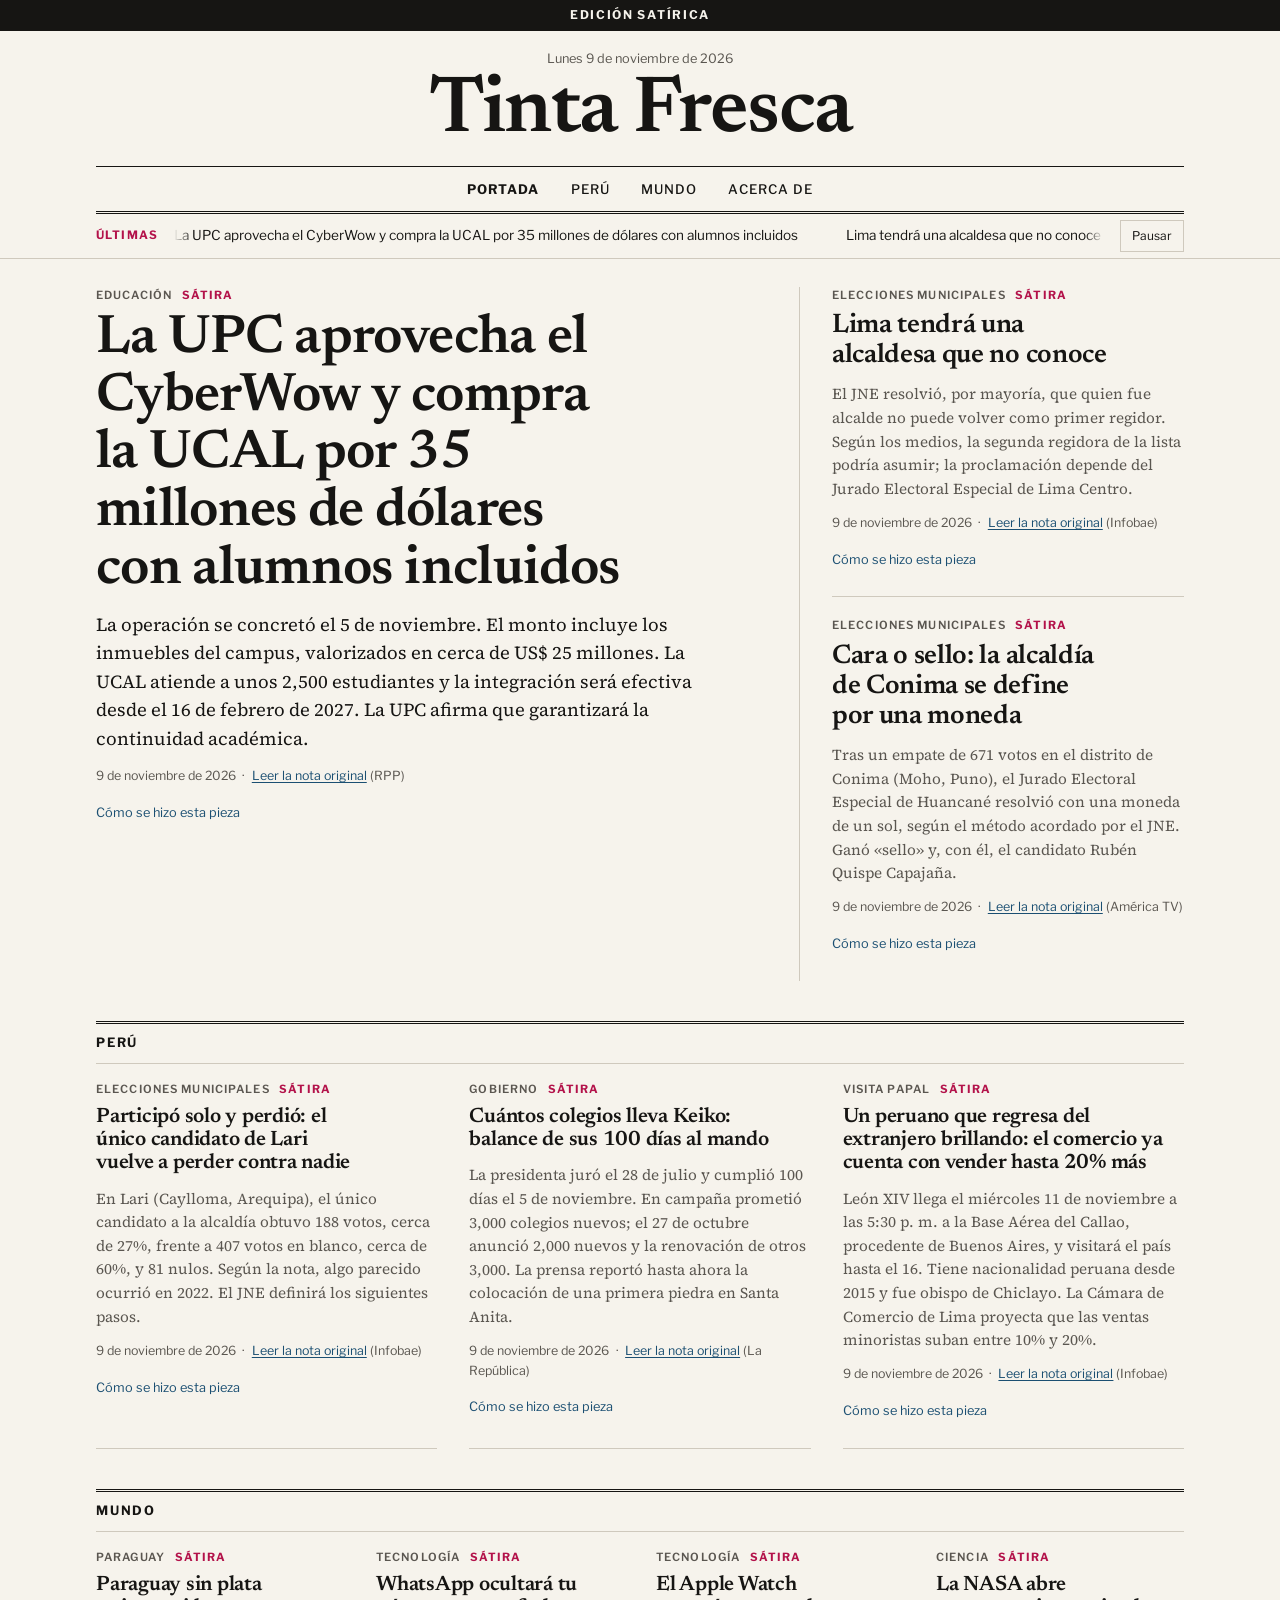
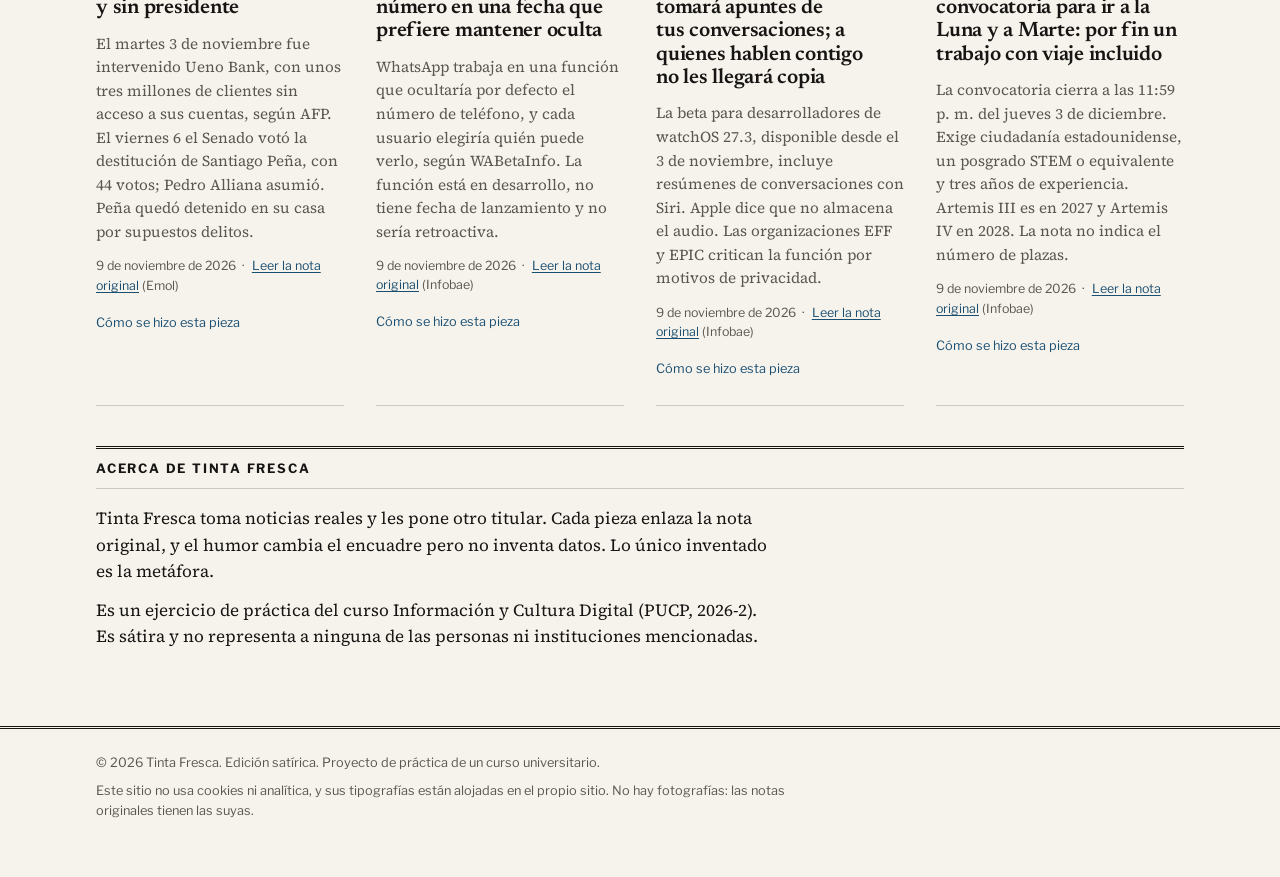
==== index.html @ b3de9b52 "Primera versión de Tinta Fresca: diario satírico con 10 piezas Co-Authored-By: Claude Sonnet 5.5 <no" ====
<!DOCTYPE html>
<html lang="es">
<head>
  <meta charset="utf-8">
  <meta name="viewport" content="width=device-width, initial-scale=1">
  <title>Tinta Fresca</title>
  <meta name="description" content="Tinta Fresca: edición satírica. Noticias reales contadas con otro titular. Proyecto de práctica del curso Información y Cultura Digital (PUCP).">
  <link rel="icon" href="data:image/svg+xml,%3Csvg xmlns='http://www.w3.org/2000/svg' viewBox='0 0 32 32'%3E%3Crect width='32' height='32' fill='%23161513'/%3E%3Ctext x='16' y='24' font-family='Georgia,serif' font-size='22' font-weight='700' text-anchor='middle' fill='%23f6f3ec'%3ET%3C/text%3E%3C/svg%3E">
  <link rel="preload" href="fonts/newsreader-latin-wght-normal.woff2" as="font" type="font/woff2" crossorigin>
  <link rel="preload" href="fonts/source-serif-4-latin-wght-normal.woff2" as="font" type="font/woff2" crossorigin>
  <link rel="stylesheet" href="css/style.css">
</head>
<body>
  <a class="saltar" href="#portada">Ir a las noticias</a>

  <div class="franja">
    <div class="contenedor">
      <p><strong>Edición satírica</strong></p>
    </div>
  </div>

  <header class="cabecera">
    <div class="contenedor">
      <p class="fecha" id="fecha-hoy">Lunes 9 de noviembre de 2026</p>
      <h1 class="nombre"><a href="./">Tinta Fresca</a></h1>
      <nav class="secciones" aria-label="Secciones">
        <ul>
          <li><a href="#portada" aria-current="true">Portada</a></li>
          <li><a href="#peru">Perú</a></li>
          <li><a href="#mundo">Mundo</a></li>
          <li><a href="#acerca">Acerca de</a></li>
        </ul>
      </nav>
    </div>
  </header>

  <div class="cintillo" role="region" aria-label="Últimas noticias">
    <div class="contenedor cintillo-fila">
      <span class="cintillo-rotulo">Últimas</span>
      <div class="cintillo-ventana">
        <ul class="cintillo-lista" id="cintillo-lista"></ul>
      </div>
      <button class="cintillo-pausa" id="cintillo-pausa" type="button" aria-pressed="false">Pausar</button>
    </div>
  </div>

  <main id="portada">
    <div class="contenedor">
      <noscript><p class="sin-js">Esta página necesita JavaScript para mostrar las noticias.</p></noscript>

      <section class="portada" id="portada-grid" aria-label="Portada"></section>

      <section class="bloque" id="peru" aria-labelledby="h-peru">
        <h2 class="bloque-titulo" id="h-peru">Perú</h2>
        <div class="fila" id="fila-peru"></div>
      </section>

      <section class="bloque" id="mundo" aria-labelledby="h-mundo">
        <h2 class="bloque-titulo" id="h-mundo">Mundo</h2>
        <div class="fila fila-4" id="fila-mundo"></div>
      </section>

      <section class="bloque acerca" id="acerca" aria-labelledby="h-acerca">
        <h2 class="bloque-titulo" id="h-acerca">Acerca de Tinta Fresca</h2>
        <div class="acerca-texto">
          <p>Tinta Fresca toma noticias reales y les pone otro titular. Cada pieza enlaza la nota original, y el humor cambia el encuadre pero no inventa datos. Lo único inventado es la metáfora.</p>
          <p>Es un ejercicio de práctica del curso Información y Cultura Digital (PUCP, 2026-2). Es sátira y no representa a ninguna de las personas ni instituciones mencionadas.</p>
        </div>
      </section>
    </div>
  </main>

  <footer class="pie">
    <div class="contenedor">
      <p>© 2026 Tinta Fresca. Edición satírica. Proyecto de práctica de un curso universitario.</p>
      <p>Este sitio no usa cookies ni analítica, y sus tipografías están alojadas en el propio sitio. No hay fotografías: las notas originales tienen las suyas.</p>
    </div>
  </footer>

  <script src="data/piezas.js"></script>
  <script src="js/app.js"></script>
</body>
</html>
---- css/style.css ----
/* Tinta Fresca — hoja de estilos
   Tipografías alojadas en el sitio (sin pedir nada a servidores externos).
   Newsreader (titulares), Source Serif 4 (texto), Libre Franklin (rótulos). Licencia SIL OFL. */

@font-face {
  font-family: "Newsreader";
  src: url("../fonts/newsreader-latin-wght-normal.woff2") format("woff2");
  font-weight: 200 800;
  font-style: normal;
  font-display: swap;
}
@font-face {
  font-family: "Newsreader";
  src: url("../fonts/newsreader-latin-wght-italic.woff2") format("woff2");
  font-weight: 200 800;
  font-style: italic;
  font-display: swap;
}
@font-face {
  font-family: "Source Serif 4";
  src: url("../fonts/source-serif-4-latin-wght-normal.woff2") format("woff2");
  font-weight: 200 900;
  font-style: normal;
  font-display: swap;
}
@font-face {
  font-family: "Source Serif 4";
  src: url("../fonts/source-serif-4-latin-wght-italic.woff2") format("woff2");
  font-weight: 200 900;
  font-style: italic;
  font-display: swap;
}
@font-face {
  font-family: "Libre Franklin";
  src: url("../fonts/libre-franklin-latin-wght-normal.woff2") format("woff2");
  font-weight: 100 900;
  font-style: normal;
  font-display: swap;
}

:root {
  color-scheme: light dark;

  --papel: #f6f3ec;
  --tinta: #161513;
  --tinta-suave: #5a5650;
  --regla: #cfc9bd;
  --regla-fuerte: #161513;
  --rosa: #b3124a;
  --enlace: #1b4f72;

  --titulares: "Newsreader", Georgia, "Times New Roman", serif;
  --texto: "Source Serif 4", Georgia, "Times New Roman", serif;
  --rotulos: "Libre Franklin", "Franklin Gothic Medium", "Helvetica Neue", Arial, sans-serif;

  --ancho: 72rem;
  --margen: clamp(1rem, 4vw, 2rem);
}

@media (prefers-color-scheme: dark) {
  :root {
    --papel: #14130f;
    --tinta: #f1ede3;
    --tinta-suave: #aca79c;
    --regla: #3a3730;
    --regla-fuerte: #f1ede3;
    --rosa: #ff7ba3;
    --enlace: #8cc4ee;
  }
}

*,
*::before,
*::after {
  box-sizing: border-box;
}

html {
  -webkit-text-size-adjust: 100%;
  scroll-behavior: smooth;
}
@media (prefers-reduced-motion: reduce) {
  html {
    scroll-behavior: auto;
  }
}

body {
  margin: 0;
  background: var(--papel);
  color: var(--tinta);
  font-family: var(--texto);
  font-size: 1.0625rem;
  line-height: 1.55;
  font-optical-sizing: auto;
}

a {
  color: var(--enlace);
  text-underline-offset: 0.18em;
}
:focus-visible {
  outline: 3px solid var(--rosa);
  outline-offset: 3px;
}

.contenedor {
  width: 100%;
  max-width: var(--ancho);
  margin-inline: auto;
  padding-inline: var(--margen);
}

.saltar {
  position: absolute;
  left: var(--margen);
  top: -4rem;
  background: var(--tinta);
  color: var(--papel);
  padding: 0.6rem 1rem;
  font-family: var(--rotulos);
  z-index: 20;
}
.saltar:focus {
  top: 0.75rem;
}

/* ---------- Franja: único aviso general ---------- */

.franja {
  background: var(--tinta);
  color: var(--papel);
}
.franja p {
  margin: 0;
  padding: 0.4rem 0;
  font-family: var(--rotulos);
  font-size: 0.75rem;
  letter-spacing: 0.14em;
  text-transform: uppercase;
  text-align: center;
}

/* ---------- Cabecera ---------- */

.cabecera .contenedor {
  padding-block: 1.1rem 0;
}
.fecha {
  margin: 0;
  font-family: var(--rotulos);
  font-size: 0.8rem;
  color: var(--tinta-suave);
  text-align: center;
}
.nombre {
  margin: 0.2rem 0 0.9rem;
  text-align: center;
  font-family: var(--titulares);
  font-weight: 600;
  font-size: clamp(2.6rem, 9vw, 5rem);
  line-height: 1;
  letter-spacing: -0.02em;
  font-variation-settings: "opsz" 72;
}
.nombre a {
  color: inherit;
  text-decoration: none;
}

.secciones {
  border-top: 1px solid var(--regla-fuerte);
  border-bottom: 3px double var(--regla-fuerte);
}
.secciones ul {
  list-style: none;
  margin: 0;
  padding: 0;
  display: flex;
  flex-wrap: wrap;
  justify-content: center;
  gap: 0 1.75rem;
}
.secciones a {
  display: inline-block;
  padding: 0.7rem 0.1rem;
  min-height: 44px;
  font-family: var(--rotulos);
  font-weight: 500;
  font-size: 0.82rem;
  letter-spacing: 0.08em;
  text-transform: uppercase;
  color: var(--tinta);
  text-decoration: none;
}
.secciones a:hover {
  text-decoration: underline;
  text-underline-offset: 0.35em;
}
.secciones a[aria-current="true"] {
  font-weight: 700;
}

/* ---------- Cintillo ---------- */

.cintillo {
  border-bottom: 1px solid var(--regla);
}
.cintillo-fila {
  display: flex;
  align-items: center;
  gap: 1rem;
  padding-block: 0.35rem;
}
.cintillo-rotulo {
  flex: none;
  font-family: var(--rotulos);
  font-weight: 700;
  font-size: 0.72rem;
  letter-spacing: 0.1em;
  text-transform: uppercase;
  color: var(--rosa);
}
.cintillo-ventana {
  flex: 1;
  overflow: hidden;
  min-width: 0;
  mask-image: linear-gradient(to right, transparent, #000 2%, #000 98%, transparent);
}
.cintillo-lista {
  list-style: none;
  margin: 0;
  padding: 0;
  display: flex;
  width: max-content;
  animation: desplazar 90s linear infinite;
}
.cintillo-lista li {
  flex: none;
  padding-right: 3rem;
  font-family: var(--rotulos);
  font-size: 0.85rem;
  white-space: nowrap;
}
.cintillo-lista a {
  color: var(--tinta);
  text-decoration: none;
}
.cintillo-lista a:hover {
  text-decoration: underline;
}
.cintillo.pausado .cintillo-lista,
.cintillo-ventana:hover .cintillo-lista,
.cintillo-ventana:focus-within .cintillo-lista {
  animation-play-state: paused;
}
.cintillo-pausa {
  flex: none;
  font: inherit;
  font-family: var(--rotulos);
  font-size: 0.75rem;
  color: var(--tinta);
  background: transparent;
  border: 1px solid var(--regla);
  padding: 0.35rem 0.7rem;
  min-height: 32px;
  cursor: pointer;
}
.cintillo-pausa:hover {
  border-color: var(--tinta);
}
@keyframes desplazar {
  from { transform: translateX(0); }
  to { transform: translateX(-50%); }
}
/* Sin movimiento: el cintillo queda estático, con desplazamiento manual */
@media (prefers-reduced-motion: reduce) {
  .cintillo-lista {
    animation: none;
  }
  .cintillo-ventana {
    overflow-x: auto;
    mask-image: none;
  }
  .cintillo-pausa {
    display: none;
  }
  .cintillo-lista li[aria-hidden="true"] {
    display: none;
  }
}

/* ---------- Portada ---------- */

main {
  padding-bottom: 1rem;
}
.portada {
  display: grid;
  gap: 0;
  padding-block: 1.75rem 2rem;
}
@media (min-width: 60rem) {
  .portada {
    grid-template-columns: 2fr 1fr;
    column-gap: 2rem;
  }
  .portada .principal {
    padding-right: 2rem;
    border-right: 1px solid var(--regla);
  }
  .portada .laterales {
    display: grid;
    align-content: start;
  }
}

.nota {
  padding-block: 1.25rem;
  border-top: 1px solid var(--regla);
}
.principal.nota {
  border-top: 0;
  padding-top: 0;
}
.laterales .nota:first-child {
  border-top: 0;
  padding-top: 0;
}

.tema {
  margin: 0 0 0.45rem;
  font-family: var(--rotulos);
  font-weight: 600;
  font-size: 0.7rem;
  letter-spacing: 0.1em;
  text-transform: uppercase;
  color: var(--tinta-suave);
}
.etiqueta {
  margin-left: 0.6rem;
  color: var(--rosa);
  font-weight: 700;
}

.titular {
  margin: 0;
  font-family: var(--titulares);
  font-weight: 600;
  line-height: 1.12;
  letter-spacing: -0.012em;
  text-wrap: balance;
  font-variation-settings: "opsz" 48;
}
.principal .titular {
  font-size: clamp(2rem, 1.3rem + 3vw, 3.4rem);
  line-height: 1.06;
}
.laterales .titular {
  font-size: clamp(1.4rem, 1.2rem + 0.6vw, 1.7rem);
}
.fila .titular {
  font-size: 1.3rem;
}

.bajada {
  margin: 0.7rem 0 0;
  color: var(--tinta);
  font-size: 1rem;
}
.principal .bajada {
  font-size: 1.15rem;
  max-width: 40rem;
}
.laterales .bajada,
.fila .bajada {
  font-size: 0.95rem;
  color: var(--tinta-suave);
}

.pie-nota {
  margin: 0.8rem 0 0;
  font-family: var(--rotulos);
  font-size: 0.78rem;
  color: var(--tinta-suave);
}
.pie-nota a {
  color: var(--enlace);
}
.pie-nota .sep {
  margin-inline: 0.4rem;
}

/* ---------- Ficha oculta ---------- */

.ficha {
  margin-top: 0.7rem;
  font-family: var(--rotulos);
  font-size: 0.8rem;
}
.ficha summary {
  display: inline-block;
  cursor: pointer;
  color: var(--enlace);
  padding-block: 0.4rem;
  min-height: 32px;
}
.ficha dl {
  margin: 0.4rem 0 0;
  padding: 0.9rem 1rem 1rem;
  border-left: 3px solid var(--rosa);
  background: color-mix(in srgb, var(--tinta) 5%, transparent);
  font-family: var(--texto);
  font-size: 0.92rem;
}
.ficha dt {
  margin-top: 0.8rem;
  font-family: var(--rotulos);
  font-weight: 600;
  font-size: 0.72rem;
  letter-spacing: 0.06em;
  text-transform: uppercase;
  color: var(--tinta-suave);
}
.ficha dt:first-child {
  margin-top: 0;
}
.ficha dd {
  margin: 0.15rem 0 0;
  color: var(--tinta);
}
.ficha ul {
  margin: 0.15rem 0 0;
  padding-left: 1.1rem;
}

/* ---------- Bloques ---------- */

.bloque {
  padding-block: 0.5rem 2rem;
}
.bloque-titulo {
  margin: 0;
  padding: 0.6rem 0;
  border-top: 3px double var(--regla-fuerte);
  border-bottom: 1px solid var(--regla);
  font-family: var(--rotulos);
  font-weight: 700;
  font-size: 0.8rem;
  letter-spacing: 0.14em;
  text-transform: uppercase;
}
.fila {
  display: grid;
  gap: 0 2rem;
  grid-template-columns: 1fr;
}
@media (min-width: 40rem) {
  .fila {
    grid-template-columns: repeat(2, 1fr);
  }
}
@media (min-width: 60rem) {
  .fila {
    grid-template-columns: repeat(3, 1fr);
  }
  .fila-4 {
    grid-template-columns: repeat(4, 1fr);
  }
}
.fila .nota {
  border-top: 0;
  border-bottom: 1px solid var(--regla);
  padding-top: 1.1rem;
}

.acerca-texto {
  max-width: 42rem;
  padding-top: 1rem;
}
.acerca-texto p {
  margin: 0 0 0.8rem;
}

/* ---------- Pie ---------- */

.pie {
  border-top: 3px double var(--regla-fuerte);
  margin-top: 1rem;
  padding-block: 1.5rem 3rem;
  font-family: var(--rotulos);
  font-size: 0.8rem;
  color: var(--tinta-suave);
}
.pie p {
  margin: 0 0 0.5rem;
  max-width: 46rem;
}

.sin-js {
  padding: 1rem 0;
}
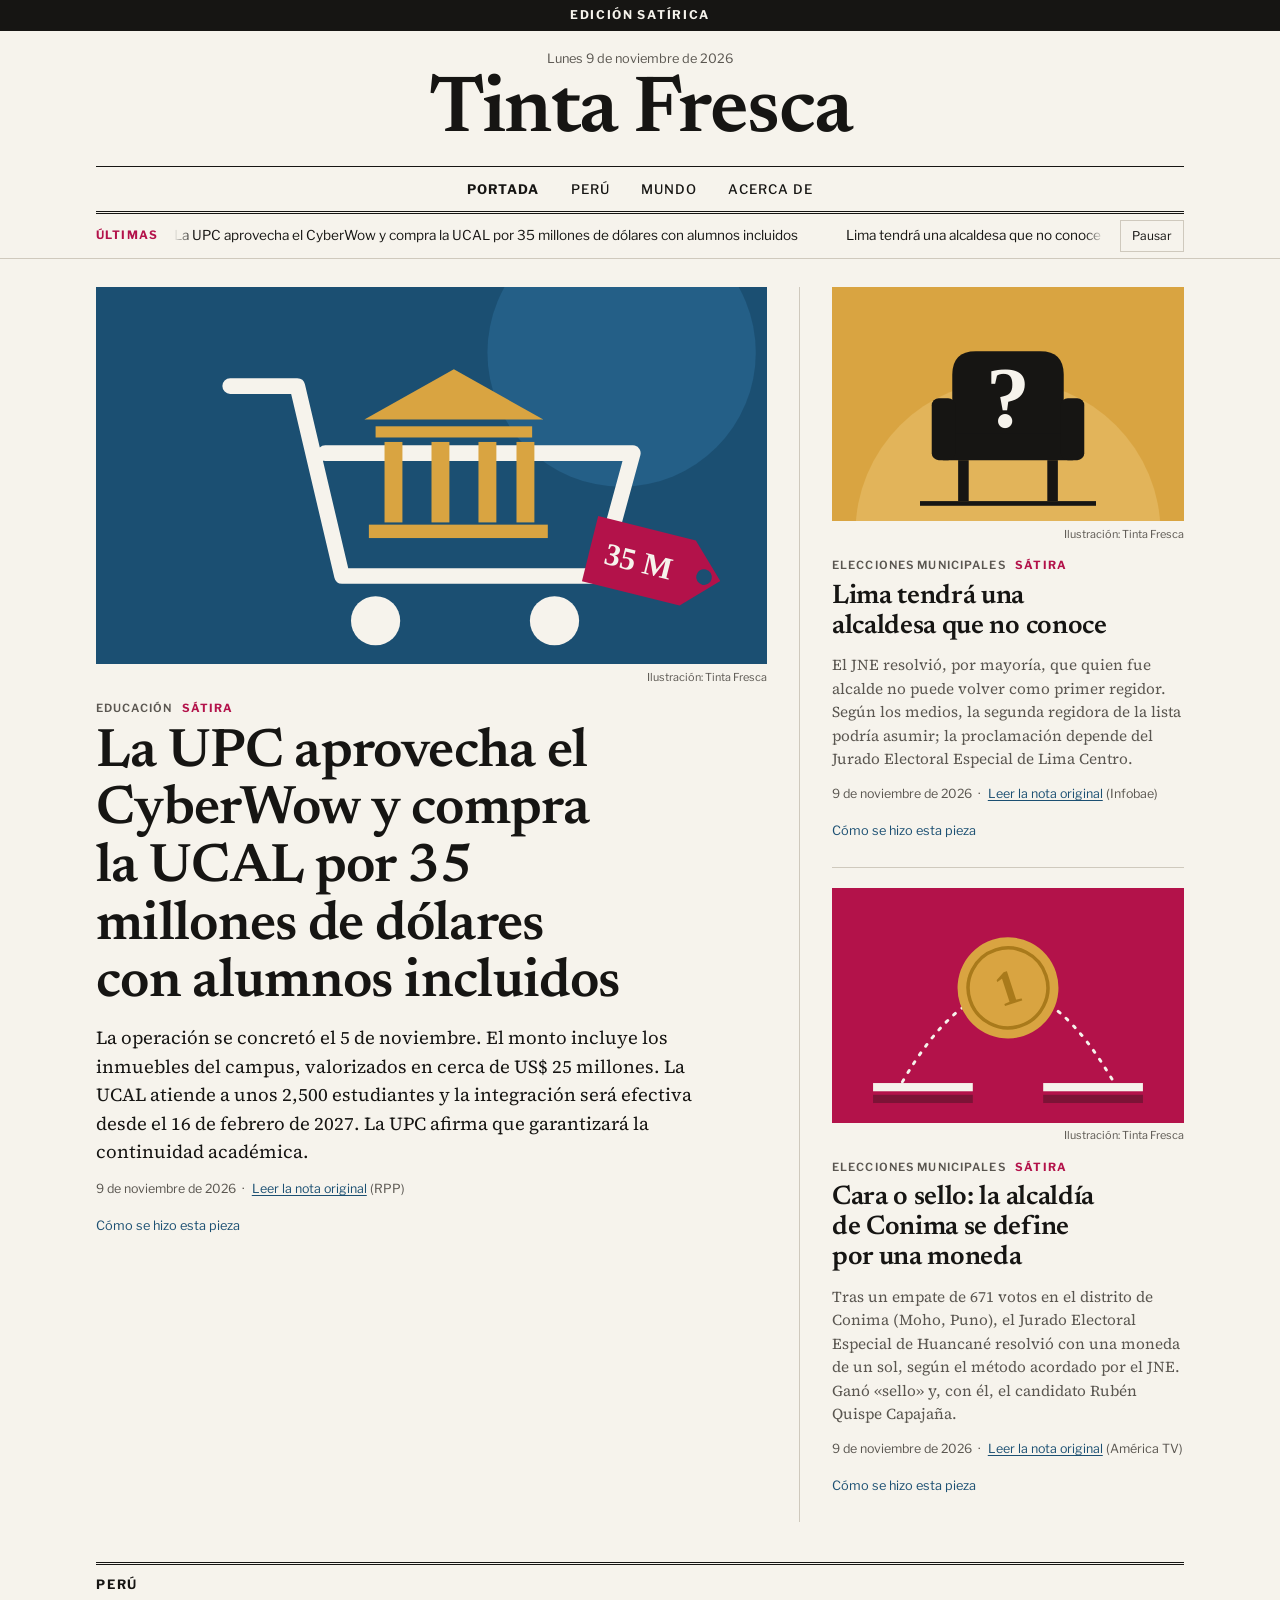
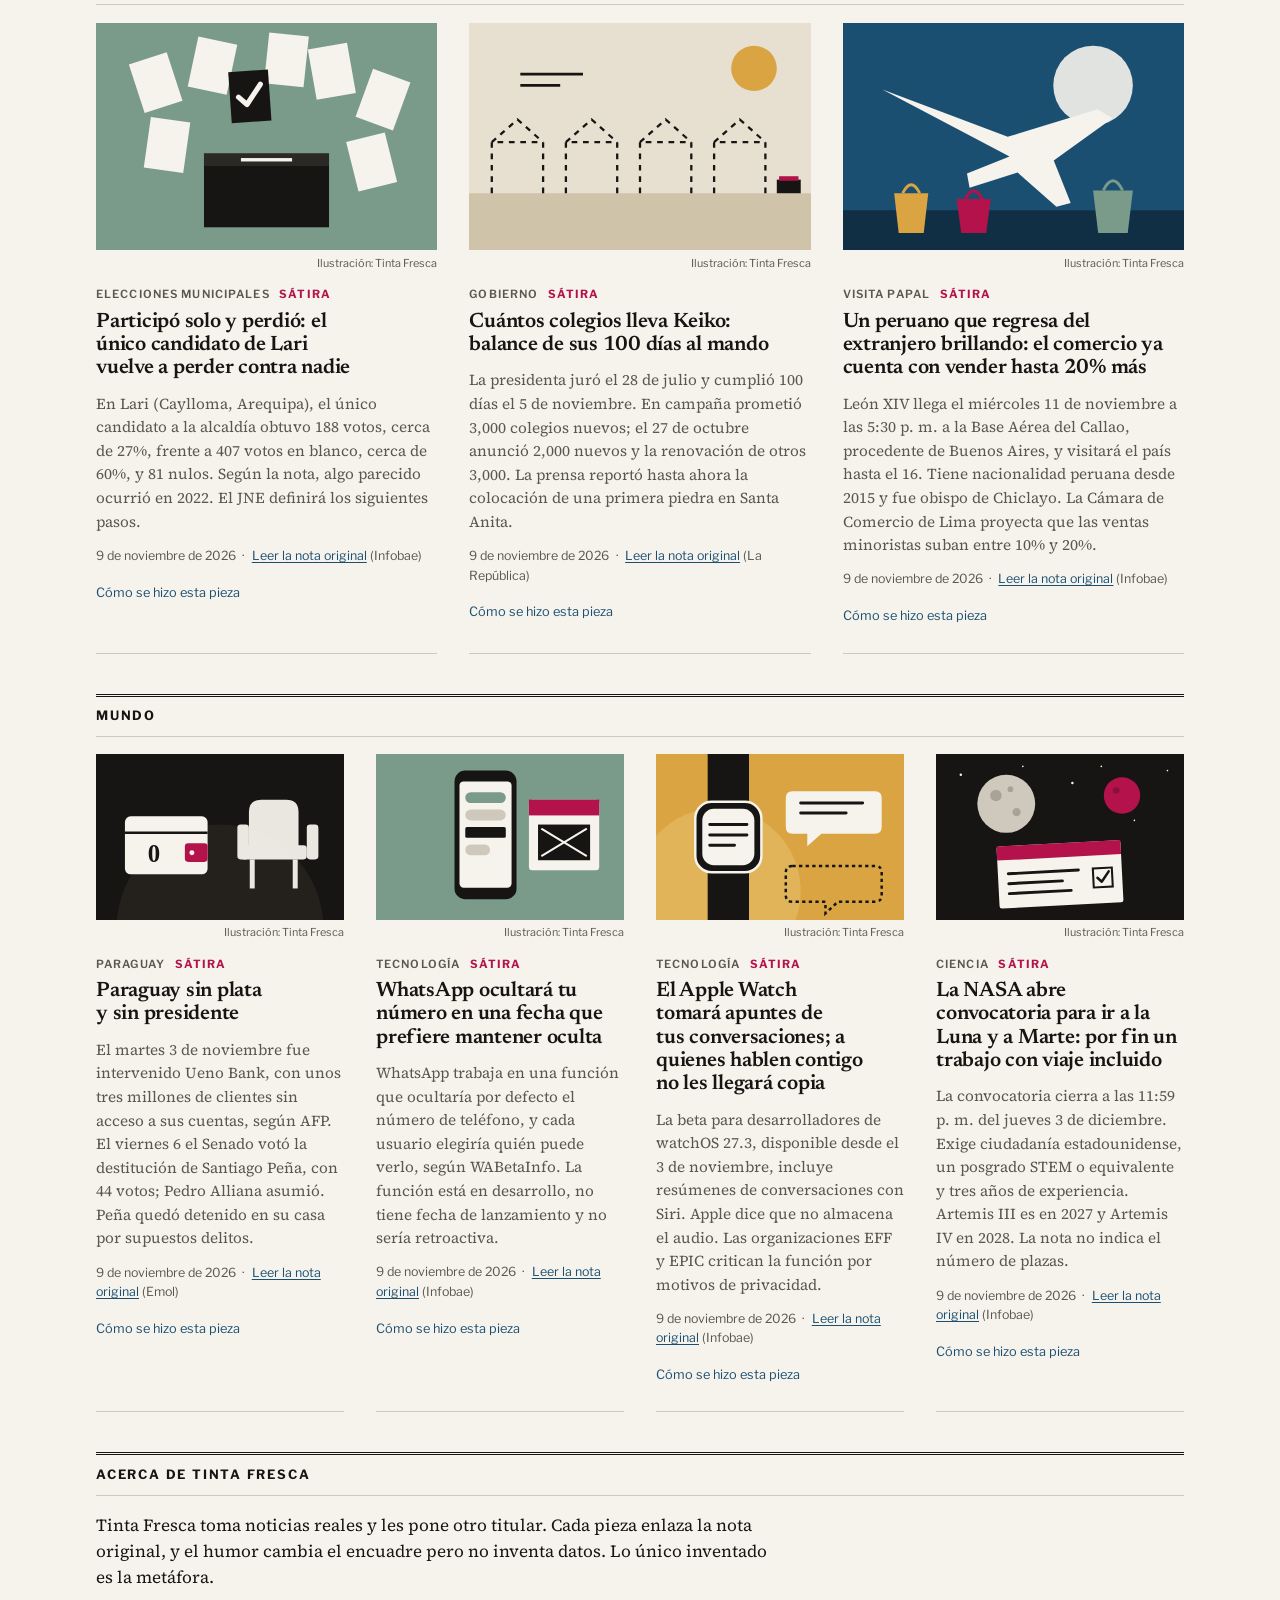
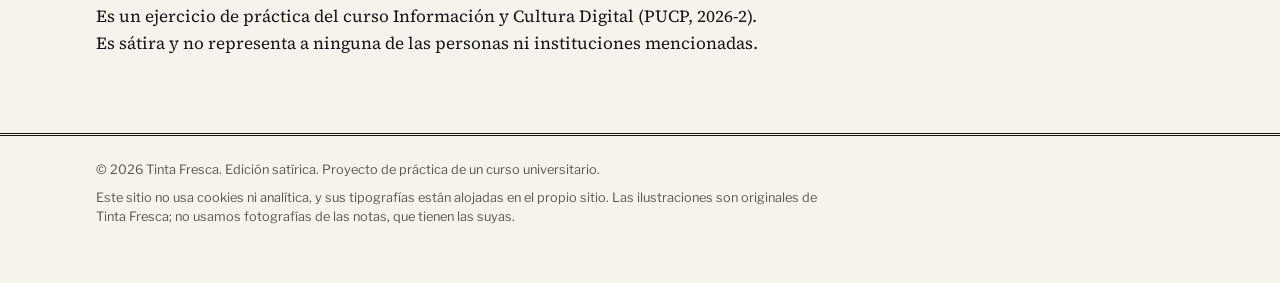
==== commit 404c2f66: "Agrega ilustraciones originales a cada pieza Co-Authored-By: Claude Sonnet 5.5 <noreply@anthropic.co" ====
--- a/index.html
+++ b/index.html
@@ -73,7 +73,7 @@
   <footer class="pie">
     <div class="contenedor">
       <p>© 2026 Tinta Fresca. Edición satírica. Proyecto de práctica de un curso universitario.</p>
-      <p>Este sitio no usa cookies ni analítica, y sus tipografías están alojadas en el propio sitio. No hay fotografías: las notas originales tienen las suyas.</p>
+      <p>Este sitio no usa cookies ni analítica, y sus tipografías están alojadas en el propio sitio. Las ilustraciones son originales de Tinta Fresca; no usamos fotografías de las notas, que tienen las suyas.</p>
     </div>
   </footer>
 
--- a/css/style.css
+++ b/css/style.css
@@ -391,6 +391,30 @@
   margin-inline: 0.4rem;
 }
 
+/* ---------- Ilustraciones ---------- */
+
+.ilustracion {
+  margin: 0 0 0.9rem;
+}
+.ilustracion img {
+  display: block;
+  width: 100%;
+  height: auto;
+  aspect-ratio: 3 / 2;
+  background: var(--regla);
+}
+.principal .ilustracion img {
+  aspect-ratio: 16 / 9;
+  object-fit: cover;
+}
+.ilustracion figcaption {
+  margin-top: 0.3rem;
+  font-family: var(--rotulos);
+  font-size: 0.68rem;
+  color: var(--tinta-suave);
+  text-align: right;
+}
+
 /* ---------- Ficha oculta ---------- */
 
 .ficha {
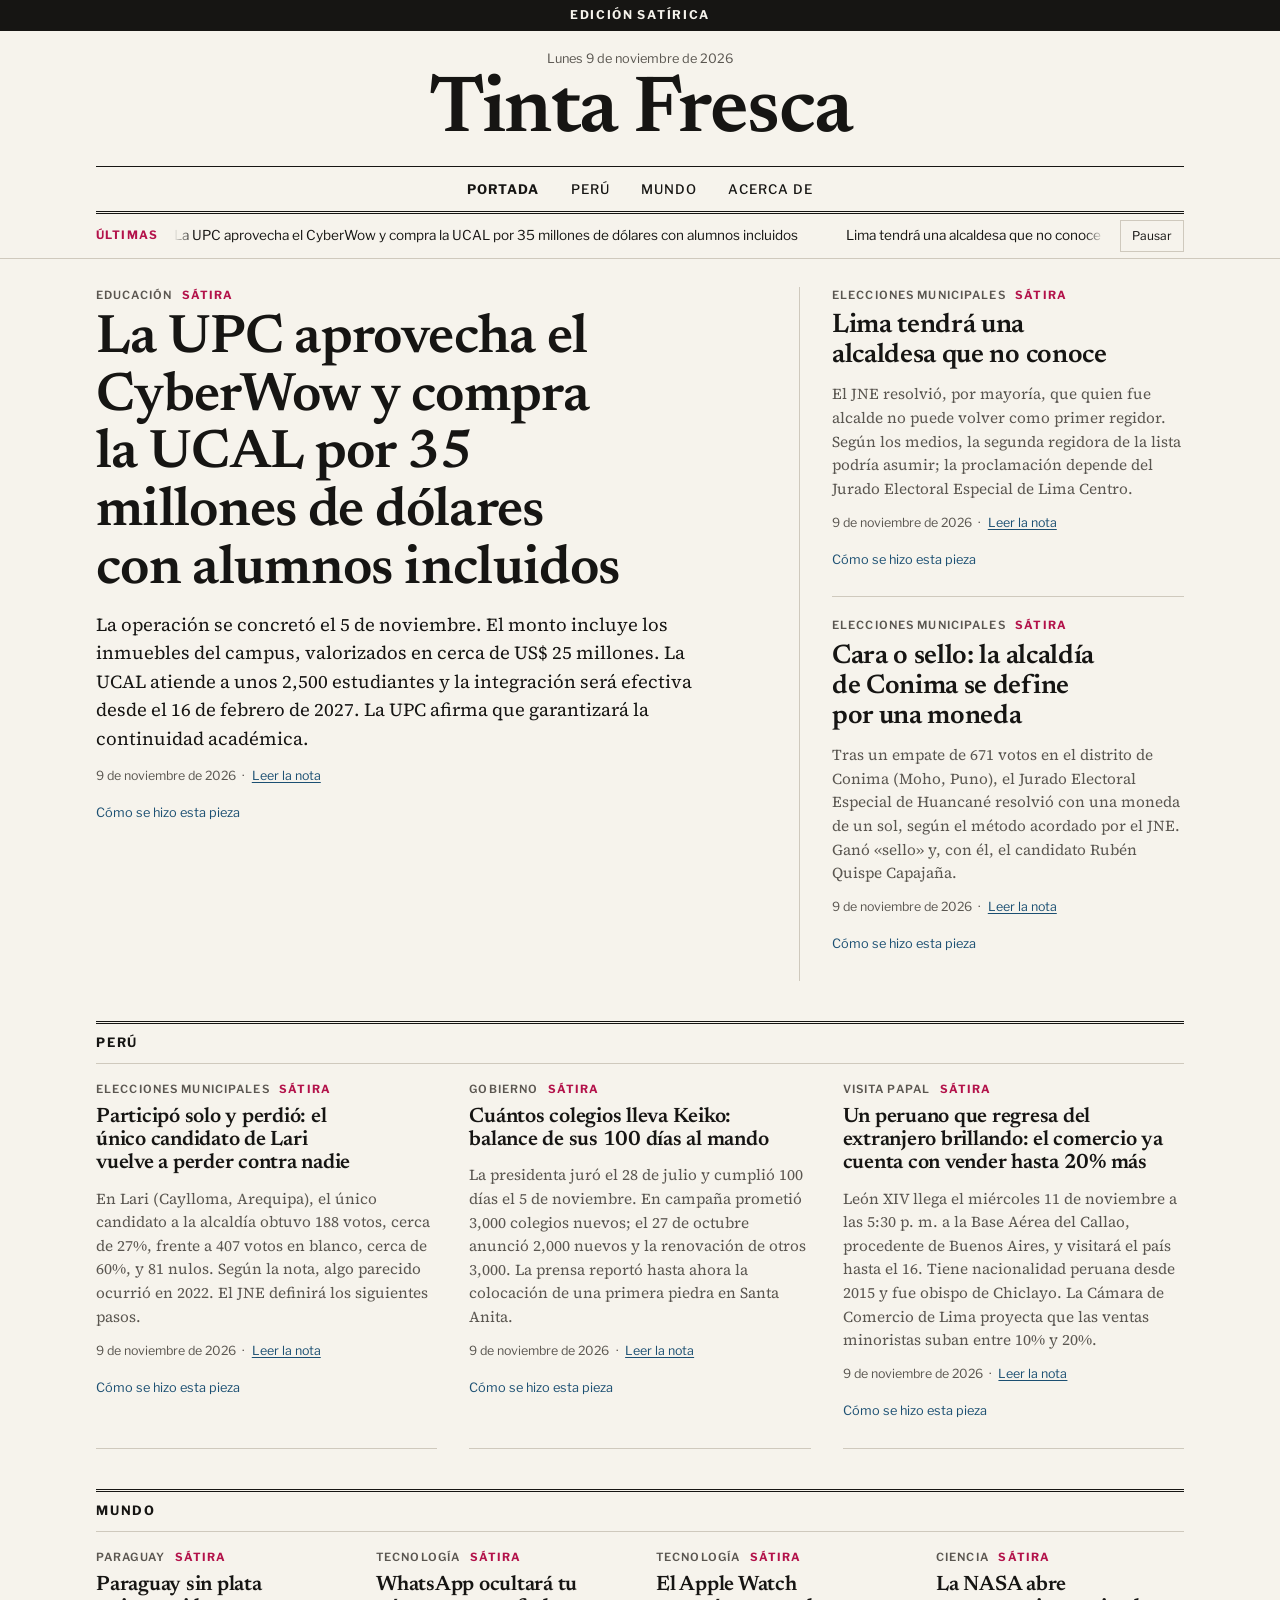
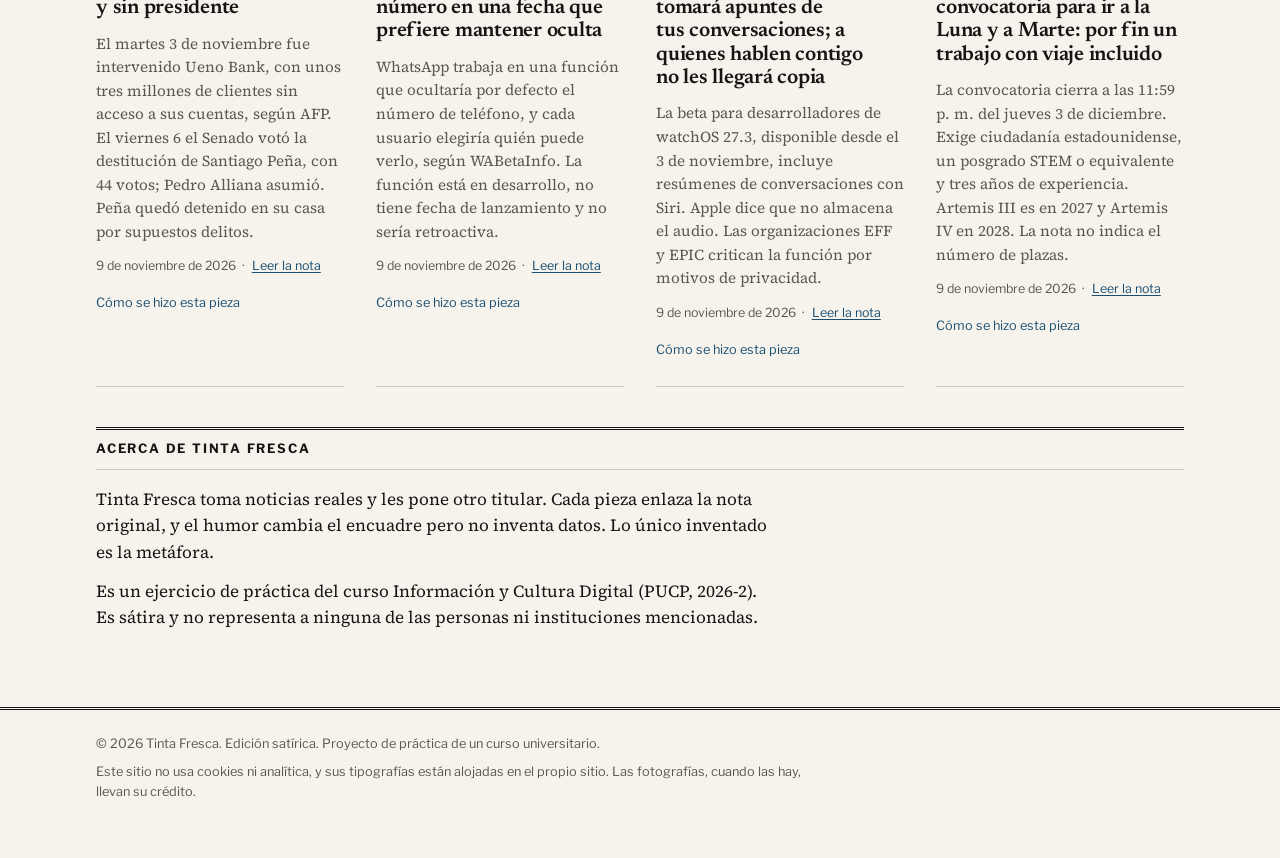
==== commit a3178f15: "Páginas de nota completa; fotos opcionales con crédito; se retiran las ilustraciones Co-Authored-By:" ====
--- a/index.html
+++ b/index.html
@@ -25,7 +25,7 @@
       <h1 class="nombre"><a href="./">Tinta Fresca</a></h1>
       <nav class="secciones" aria-label="Secciones">
         <ul>
-          <li><a href="#portada" aria-current="true">Portada</a></li>
+          <li><a href="./" aria-current="true">Portada</a></li>
           <li><a href="#peru">Perú</a></li>
           <li><a href="#mundo">Mundo</a></li>
           <li><a href="#acerca">Acerca de</a></li>
@@ -73,7 +73,7 @@
   <footer class="pie">
     <div class="contenedor">
       <p>© 2026 Tinta Fresca. Edición satírica. Proyecto de práctica de un curso universitario.</p>
-      <p>Este sitio no usa cookies ni analítica, y sus tipografías están alojadas en el propio sitio. Las ilustraciones son originales de Tinta Fresca; no usamos fotografías de las notas, que tienen las suyas.</p>
+      <p>Este sitio no usa cookies ni analítica, y sus tipografías están alojadas en el propio sitio. Las fotografías, cuando las hay, llevan su crédito.</p>
     </div>
   </footer>
 
--- a/css/style.css
+++ b/css/style.css
@@ -396,6 +396,15 @@
 .ilustracion {
   margin: 0 0 0.9rem;
 }
+.titular a {
+  color: inherit;
+  text-decoration: none;
+}
+.titular a:hover {
+  text-decoration: underline;
+  text-decoration-thickness: 1px;
+  text-underline-offset: 0.12em;
+}
 .ilustracion img {
   display: block;
   width: 100%;
@@ -403,7 +412,16 @@
   aspect-ratio: 3 / 2;
   background: var(--regla);
 }
-.principal .ilustracion img {
+.principal .titular a {
+  color: inherit;
+  text-decoration: none;
+}
+.titular a:hover {
+  text-decoration: underline;
+  text-decoration-thickness: 1px;
+  text-underline-offset: 0.12em;
+}
+.ilustracion img {
   aspect-ratio: 16 / 9;
   object-fit: cover;
 }
@@ -524,3 +542,116 @@
 .sin-js {
   padding: 1rem 0;
 }
+
+/* ---------- Página de nota ---------- */
+
+.articulo {
+  max-width: 46rem;
+  margin-inline: auto;
+  padding-block: 1.5rem 2rem;
+}
+.migas {
+  margin: 0 0 1rem;
+  font-family: var(--rotulos);
+  font-size: 0.75rem;
+  letter-spacing: 0.08em;
+  text-transform: uppercase;
+}
+.migas a {
+  color: var(--tinta-suave);
+}
+.articulo .titular {
+  font-size: clamp(2.1rem, 1.4rem + 3vw, 3.3rem);
+  line-height: 1.07;
+}
+.articulo .subtitulo {
+  margin: 0.9rem 0 0;
+  font-family: var(--titulares);
+  font-size: 1.3rem;
+  line-height: 1.35;
+  color: var(--tinta-suave);
+}
+.firma {
+  margin: 1.2rem 0;
+  padding-block: 0.7rem;
+  border-top: 1px solid var(--regla);
+  border-bottom: 1px solid var(--regla);
+  font-family: var(--rotulos);
+  font-size: 0.8rem;
+  color: var(--tinta-suave);
+}
+.firma strong {
+  color: var(--tinta);
+}
+.cuerpo p {
+  margin: 0 0 1.1rem;
+  font-size: 1.15rem;
+  line-height: 1.65;
+}
+.cuerpo p:first-child::first-letter {
+  float: left;
+  font-family: var(--titulares);
+  font-weight: 600;
+  font-size: 4rem;
+  line-height: 0.85;
+  padding: 0.35rem 0.5rem 0 0;
+}
+.articulo .ilustracion {
+  margin: 1.2rem 0;
+}
+.recuadro {
+  margin-top: 2rem;
+  padding: 1.1rem 1.3rem 1.3rem;
+  border-top: 3px double var(--regla-fuerte);
+  background: color-mix(in srgb, var(--tinta) 5%, transparent);
+}
+.recuadro h2 {
+  margin: 0 0 0.6rem;
+  font-family: var(--rotulos);
+  font-size: 0.78rem;
+  letter-spacing: 0.12em;
+  text-transform: uppercase;
+}
+.recuadro dl {
+  margin: 0;
+  font-size: 0.95rem;
+}
+.recuadro dt {
+  margin-top: 0.8rem;
+  font-family: var(--rotulos);
+  font-weight: 600;
+  font-size: 0.72rem;
+  letter-spacing: 0.06em;
+  text-transform: uppercase;
+  color: var(--tinta-suave);
+}
+.recuadro dd {
+  margin: 0.15rem 0 0;
+}
+.recuadro ul {
+  margin: 0.15rem 0 0;
+  padding-left: 1.1rem;
+}
+.relacionadas {
+  margin-top: 2rem;
+}
+.relacionadas ul {
+  list-style: none;
+  margin: 0;
+  padding: 0;
+}
+.relacionadas li {
+  padding: 0.7rem 0;
+  border-bottom: 1px solid var(--regla);
+  font-family: var(--titulares);
+  font-weight: 600;
+  font-size: 1.15rem;
+  line-height: 1.25;
+}
+.relacionadas a {
+  color: var(--tinta);
+  text-decoration: none;
+}
+.relacionadas a:hover {
+  text-decoration: underline;
+}
